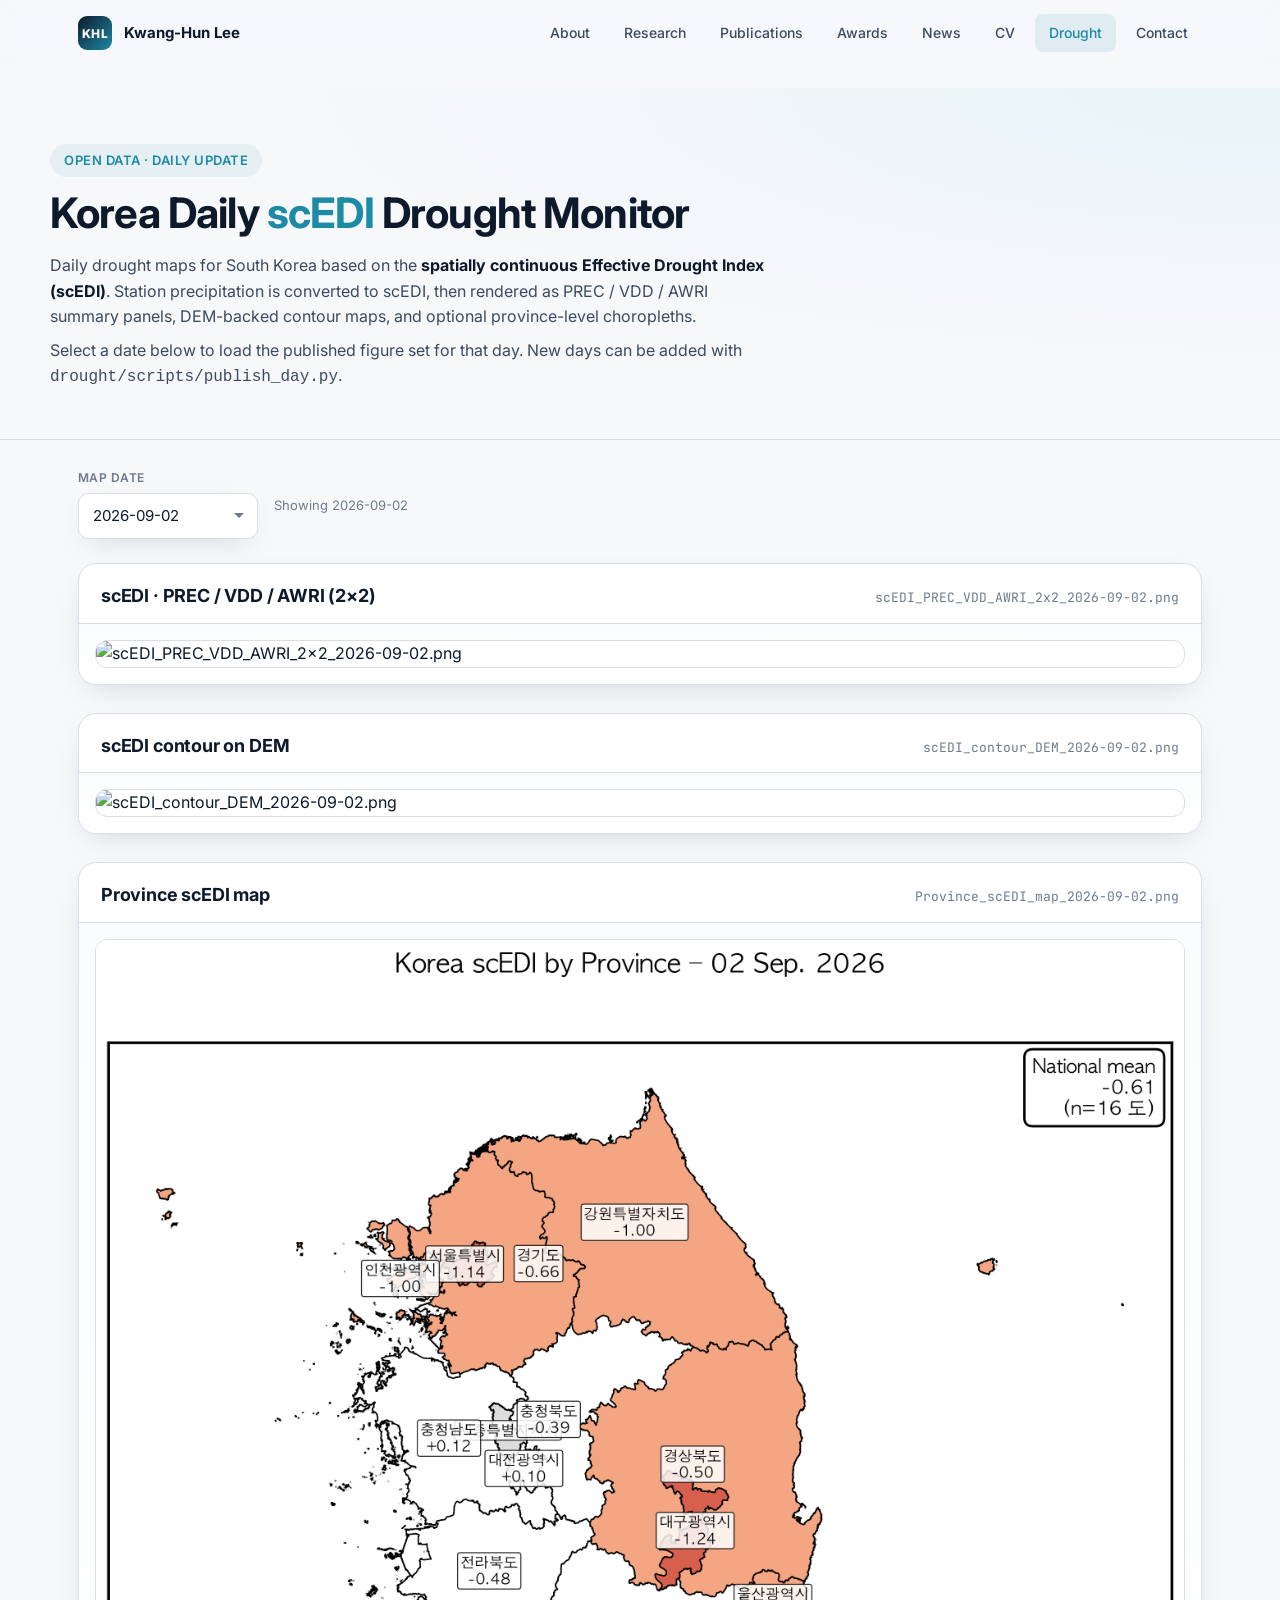
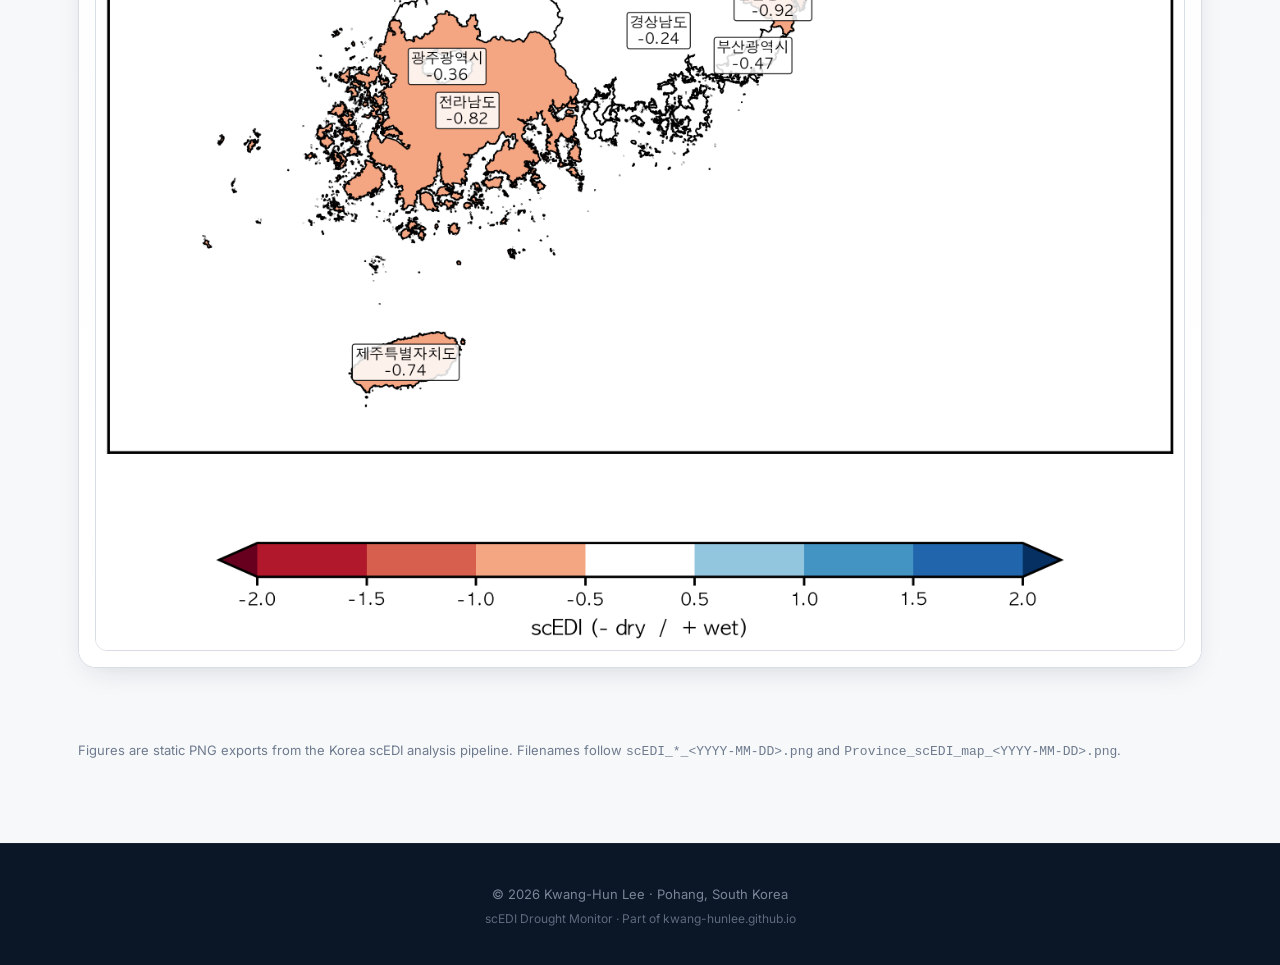
==== drought/index.html @ ef3f5798 "Add English scEDI drought monitor page for GitHub Pages Seed 2026-09-02 figure set, date-driven gall" ====
<!DOCTYPE html>
<html lang="en">
<head>
<meta charset="UTF-8" />
<meta name="viewport" content="width=device-width, initial-scale=1.0" />
<title>Korea Daily scEDI Drought Monitor · Kwang-Hun Lee</title>
<meta name="description" content="Daily South Korea scEDI drought maps — PREC/VDD/AWRI panels, DEM contours, and province-level summaries." />
<link rel="preconnect" href="https://fonts.googleapis.com" />
<link rel="preconnect" href="https://fonts.gstatic.com" crossorigin />
<link href="https://fonts.googleapis.com/css2?family=Inter:wght@300;400;500;600;700;800&family=JetBrains+Mono:wght@400;600&display=swap" rel="stylesheet" />
<link rel="stylesheet" href="../style.css" />
<link rel="stylesheet" href="drought.css" />
</head>
<body>

<header class="nav" id="nav">
  <div class="nav-inner">
    <a href="../" class="brand">
      <span class="brand-mark">KHL</span>
      <span class="brand-name">Kwang-Hun Lee</span>
    </a>
    <nav class="nav-links">
      <a href="../#about">About</a>
      <a href="../#research">Research</a>
      <a href="../#publications">Publications</a>
      <a href="../#honors">Awards</a>
      <a href="../#news">News</a>
      <a href="../#cv">CV</a>
      <a href="./" class="active">Drought</a>
      <a href="../#contact">Contact</a>
    </nav>
    <button class="nav-toggle" aria-label="Open menu" id="navToggle">
      <span></span><span></span><span></span>
    </button>
  </div>
</header>

<main class="drought-page">
  <section class="drought-hero">
    <div class="drought-hero-inner">
      <p class="eyebrow">Open data · Daily update</p>
      <h1>Korea Daily <span class="accent">scEDI</span> Drought Monitor</h1>
      <p class="drought-blurb">
        Daily drought maps for South Korea based on the
        <strong>spatially continuous Effective Drought Index (scEDI)</strong>.
        Station precipitation is converted to scEDI, then rendered as
        PREC / VDD / AWRI summary panels, DEM-backed contour maps, and
        optional province-level choropleths.
      </p>
      <p class="drought-blurb">
        Select a date below to load the published figure set for that day.
        New days can be added with <code>drought/scripts/publish_day.py</code>.
      </p>
    </div>
  </section>

  <div class="drought-controls">
    <div class="control-field">
      <label for="dateSelect">Map date</label>
      <select id="dateSelect" aria-label="Select drought map date"></select>
    </div>
    <p class="status-pill" id="status" aria-live="polite">Loading…</p>
  </div>

  <div class="drought-galleries">
    <article class="gallery-card" id="card-2x2">
      <div class="gallery-head">
        <h2>scEDI · PREC / VDD / AWRI (2×2)</h2>
        <span class="meta" id="meta-2x2">—</span>
      </div>
      <div class="gallery-body">
        <img id="img-2x2" alt="scEDI PREC VDD AWRI 2x2 panel" />
      </div>
    </article>

    <article class="gallery-card" id="card-contour">
      <div class="gallery-head">
        <h2>scEDI contour on DEM</h2>
        <span class="meta" id="meta-contour">—</span>
      </div>
      <div class="gallery-body">
        <img id="img-contour" alt="scEDI contour map on DEM" />
      </div>
    </article>

    <article class="gallery-card" id="card-province">
      <div class="gallery-head">
        <h2>Province scEDI map</h2>
        <span class="meta" id="meta-province">—</span>
      </div>
      <div class="gallery-body">
        <img id="img-province" alt="Province-level scEDI map" />
      </div>
    </article>
  </div>

  <p class="drought-footnote">
    Figures are static PNG exports from the Korea scEDI analysis pipeline.
    Filenames follow <code>scEDI_*_&lt;YYYY-MM-DD&gt;.png</code> and
    <code>Province_scEDI_map_&lt;YYYY-MM-DD&gt;.png</code>.
  </p>
</main>

<footer class="footer">
  <div>
    <p>© <span id="year"></span> Kwang-Hun Lee · Pohang, South Korea</p>
    <p class="footer-sub">scEDI Drought Monitor · Part of kwang-hunlee.github.io</p>
  </div>
</footer>

<script src="../script.js"></script>
<script src="drought.js"></script>
</body>
</html>
---- style.css ----
/* =============================================================
   Kwang-Hun Lee — personal website
   Palette: deep ocean + soft sand + accent teal
============================================================= */
:root{
  --bg:          #f7f8fa;
  --bg-soft:     #eef2f6;
  --ink:         #0e1a2b;
  --ink-soft:    #3b4a60;
  --muted:       #6e7b8e;
  --line:        #d9dee6;
  --card:        #ffffff;
  --dark:        #0b1626;
  --dark-2:      #122036;
  --accent:      #1d8aa6;        /* teal */
  --accent-2:    #2dd4bf;        /* mint */
  --warn:        #f5a623;
  --max:         1180px;
  --radius:      18px;
  --radius-sm:   10px;
  --shadow:      0 10px 30px -12px rgba(14,26,43,.18);
  --shadow-lg:   0 24px 60px -20px rgba(14,26,43,.28);
  --t:           cubic-bezier(.2,.7,.2,1);
}

*{ box-sizing:border-box; }
html{ scroll-behavior:smooth; }
body{
  margin:0;
  font-family:'Inter', -apple-system, BlinkMacSystemFont, 'Segoe UI', sans-serif;
  background:var(--bg);
  color:var(--ink);
  line-height:1.6;
  -webkit-font-smoothing:antialiased;
}
a{ color:inherit; text-decoration:none; }
img{ max-width:100%; display:block; }
button{ font-family:inherit; cursor:pointer; }

/* =============================================================
   NAVIGATION
============================================================= */
.nav{
  position:fixed; top:0; left:0; right:0; z-index:100;
  backdrop-filter:saturate(180%) blur(14px);
  -webkit-backdrop-filter:saturate(180%) blur(14px);
  background:rgba(247,248,250,.78);
  border-bottom:1px solid transparent;
  transition:border-color .3s var(--t), background .3s var(--t);
}
.nav.scrolled{
  border-color:var(--line);
  background:rgba(247,248,250,.92);
}
.nav-inner{
  max-width:var(--max); margin:0 auto;
  padding:14px 28px;
  display:flex; align-items:center; justify-content:space-between;
}
.brand{
  display:flex; align-items:center; gap:12px;
  font-weight:700;
}
.brand-mark{
  width:34px; height:34px; display:grid; place-items:center;
  border-radius:9px;
  background:linear-gradient(135deg, var(--ink), var(--accent));
  color:#fff; font-size:12px; font-weight:800; letter-spacing:.5px;
}
.brand-name{ font-size:15px; }
.nav-links{ display:flex; gap:6px; }
.nav-links a{
  padding:8px 14px; border-radius:8px;
  font-size:14px; font-weight:500; color:var(--ink-soft);
  transition:background .2s var(--t), color .2s var(--t);
}
.nav-links a:hover{ background:var(--bg-soft); color:var(--ink); }
.nav-toggle{
  display:none; background:none; border:none;
  width:40px; height:40px; padding:0;
  flex-direction:column; gap:5px; justify-content:center; align-items:center;
}
.nav-toggle span{
  display:block; width:22px; height:2px; background:var(--ink);
  transition:transform .25s var(--t), opacity .2s var(--t);
}
.nav-toggle.open span:nth-child(1){ transform:translateY(7px) rotate(45deg); }
.nav-toggle.open span:nth-child(2){ opacity:0; }
.nav-toggle.open span:nth-child(3){ transform:translateY(-7px) rotate(-45deg); }

@media (max-width:860px){
  .nav-toggle{ display:flex; }
  .nav-links{
    position:absolute; top:100%; right:18px;
    flex-direction:column; gap:2px;
    background:#fff; border:1px solid var(--line);
    border-radius:14px; padding:10px;
    box-shadow:var(--shadow);
    transform:translateY(-8px); opacity:0; pointer-events:none;
    transition:transform .25s var(--t), opacity .2s var(--t);
    min-width:180px;
  }
  .nav-links.open{ transform:translateY(0); opacity:1; pointer-events:auto; }
  .nav-links a{ padding:10px 14px; }
}

/* =============================================================
   HERO
============================================================= */
.hero{
  position:relative; overflow:hidden;
  min-height:100vh;
  display:flex; align-items:center;
  padding:140px 28px 100px;
  background:radial-gradient(ellipse at top right, #e8f4f8 0%, var(--bg) 55%);
}
.hero-bg{ position:absolute; inset:0; pointer-events:none; }
.grid-overlay{
  position:absolute; inset:0;
  background-image:
    linear-gradient(rgba(29,138,166,.07) 1px, transparent 1px),
    linear-gradient(90deg, rgba(29,138,166,.07) 1px, transparent 1px);
  background-size:48px 48px;
  mask-image:radial-gradient(ellipse 80% 70% at 60% 30%, #000 30%, transparent 80%);
  -webkit-mask-image:radial-gradient(ellipse 80% 70% at 60% 30%, #000 30%, transparent 80%);
}
.orbit{
  position:absolute; border-radius:50%;
  border:1px dashed rgba(29,138,166,.25);
}
.orbit-1{ width:520px; height:520px; top:-180px; right:-160px; }
.orbit-2{ width:780px; height:780px; top:-300px; right:-300px; opacity:.6; }
.orbit-3{ width:1100px; height:1100px; top:-500px; right:-500px; opacity:.3; }

.hero-inner{
  position:relative; z-index:1;
  max-width:var(--max); margin:0 auto;
  display:grid; grid-template-columns:1.3fr .9fr; gap:80px; align-items:center;
}
.eyebrow{
  display:inline-block;
  font-size:12px; font-weight:600; letter-spacing:1.5px; text-transform:uppercase;
  color:var(--accent);
  padding:6px 14px;
  background:rgba(29,138,166,.08);
  border-radius:999px;
  margin:0 0 22px;
}
.hero-title{
  font-size:clamp(36px, 5.5vw, 64px);
  line-height:1.08;
  font-weight:800;
  letter-spacing:-.02em;
  margin:0 0 24px;
}
.hero-title span{ display:block; }
.hero-title .accent{
  background:linear-gradient(120deg, var(--accent), #0e1a2b 80%);
  -webkit-background-clip:text; background-clip:text; color:transparent;
}
.hero-sub{
  font-size:18px; max-width:620px;
  color:var(--ink-soft);
  margin:0 0 30px;
}
.hero-sub strong{ color:var(--ink); font-weight:600; }
.hero-tags{
  display:flex; flex-wrap:wrap; gap:8px;
  margin:0 0 36px;
}
.hero-tags span{
  font-size:13px; font-weight:500;
  padding:6px 14px;
  background:#fff; border:1px solid var(--line);
  border-radius:999px; color:var(--ink-soft);
}
.hero-cta{ display:flex; gap:14px; flex-wrap:wrap; }
.btn{
  display:inline-flex; align-items:center; gap:8px;
  padding:14px 26px;
  border-radius:12px;
  font-size:15px; font-weight:600;
  border:1px solid transparent;
  transition:transform .15s var(--t), background .2s var(--t), border-color .2s var(--t), box-shadow .2s var(--t);
}
.btn-primary{ background:var(--ink); color:#fff; }
.btn-primary:hover{ background:var(--accent); transform:translateY(-1px); box-shadow:var(--shadow); }
.btn-ghost{ background:transparent; border-color:var(--line); color:var(--ink); }
.btn-ghost:hover{ border-color:var(--ink); transform:translateY(-1px); }

.hero-portrait{ display:flex; justify-content:center; }
.portrait-frame{
  position:relative;
  width:min(360px, 80%);
  aspect-ratio: 4 / 5;
  border-radius:28px;
  overflow:hidden;
  box-shadow:var(--shadow-lg);
  background:linear-gradient(135deg, #fff, #e8f4f8);
}
.portrait-frame::before{
  content:""; position:absolute; inset:-4px;
  background:linear-gradient(135deg, var(--accent), var(--accent-2), var(--ink));
  z-index:-1; border-radius:32px;
  filter:blur(28px); opacity:.45;
}
.portrait-frame img{ width:100%; height:100%; object-fit:cover; }
.portrait-badge{
  position:absolute; left:14px; bottom:14px;
  background:rgba(11,22,38,.85);
  color:#fff;
  padding:8px 14px;
  border-radius:999px;
  font-size:12px; font-weight:600;
  display:inline-flex; align-items:center; gap:8px;
  backdrop-filter:blur(8px);
}
.portrait-badge .dot{
  width:8px; height:8px; border-radius:50%;
  background:var(--accent-2);
  box-shadow:0 0 0 4px rgba(45,212,191,.25);
  animation:pulse 2.2s infinite;
}
@keyframes pulse{
  0%,100%{ box-shadow:0 0 0 0 rgba(45,212,191,.55); }
  70%   { box-shadow:0 0 0 10px rgba(45,212,191,0); }
}

.hero-scroll{
  position:absolute; left:50%; bottom:28px; transform:translateX(-50%);
  width:42px; height:42px; border-radius:50%;
  display:grid; place-items:center;
  background:#fff; border:1px solid var(--line); box-shadow:var(--shadow);
  color:var(--accent); font-size:18px;
  animation:bounce 2s infinite;
}
@keyframes bounce{
  0%,100%{ transform:translate(-50%,0); }
  50%   { transform:translate(-50%,8px); }
}

@media (max-width:900px){
  .hero{ padding:120px 24px 80px; }
  .hero-inner{ grid-template-columns:1fr; gap:50px; }
  .hero-portrait{ order:-1; }
  .portrait-frame{ width:min(260px, 70%); }
}

/* =============================================================
   SECTIONS (generic)
============================================================= */
.section{
  max-width:var(--max); margin:0 auto;
  padding:110px 28px;
}
.section-dark, .section-soft{ max-width:none; }
.section-dark{
  background:var(--dark);
  color:#dbe2ec;
}
.section-dark .section-num{ color:var(--accent-2); }
.section-dark h2{ color:#fff; }
.section-soft{ background:var(--bg-soft); }

.section-head{
  max-width:var(--max); margin:0 auto 60px;
  padding:0 28px;
}
.section .section-head{ padding:0; max-width:none; margin:0 0 60px; }
.section-dark .section-head, .section-soft .section-head{
  padding:0 28px;
}
.section-num{
  display:inline-block;
  font-family:'JetBrains Mono', ui-monospace, monospace;
  font-size:12px; font-weight:600;
  color:var(--accent);
  letter-spacing:1px;
  margin-bottom:10px;
}
.section h2{
  font-size:clamp(30px, 4vw, 44px);
  font-weight:800;
  letter-spacing:-.02em;
  margin:0;
}
.section-tag{
  margin:14px 0 0;
  color:var(--muted);
  font-size:17px;
}
.section-dark .section-tag{ color:#a4b1c4; }

/* Wrappers for dark/soft sections so content respects max width */
.section-dark > *:not(.section-head),
.section-soft > *:not(.section-head){
  max-width:var(--max); margin-left:auto; margin-right:auto;
  padding-left:28px; padding-right:28px;
}

/* =============================================================
   ABOUT
============================================================= */
.about-grid{
  display:grid; grid-template-columns:1.5fr 1fr; gap:60px; align-items:start;
}
.about-text .lead{
  font-size:20px; line-height:1.55;
  color:var(--ink); margin:0 0 22px;
}
.about-text p{ color:var(--ink-soft); font-size:16px; }
.about-text strong{ color:var(--ink); }

.about-card{
  background:var(--card);
  border:1px solid var(--line);
  border-radius:var(--radius);
  padding:32px;
  box-shadow:var(--shadow);
  position:sticky; top:90px;
}
.about-card h3{
  font-size:13px; font-weight:600; text-transform:uppercase;
  letter-spacing:1.5px; color:var(--accent);
  margin:0 0 18px;
}
.about-card dl{ margin:0; }
.about-card dt{
  font-size:12px; font-weight:600;
  text-transform:uppercase; letter-spacing:.5px;
  color:var(--muted);
  margin-top:14px;
}
.about-card dt:first-child{ margin-top:0; }
.about-card dd{
  margin:4px 0 0; font-size:15px; color:var(--ink); line-height:1.55;
}
.about-card dd em{ color:var(--muted); font-size:13.5px; }
.dd-sub{ color:var(--muted); font-size:13.5px; }

@media (max-width:880px){
  .about-grid{ grid-template-columns:1fr; gap:40px; }
  .about-card{ position:static; }
}

/* =============================================================
   RESEARCH — chapter-row layout
============================================================= */
.research-spine{
  max-width:760px; margin:0 auto 70px;
  text-align:center;
  font-size:18px; line-height:1.75;
  color:#a4b1c4;
}
.research-spine em{ color:#fff; font-style:italic; font-weight:500; }

.chapter-row{
  display:grid; grid-template-columns:1.1fr 1fr;
  gap:56px; align-items:center;
  margin-bottom:90px;
}
.chapter-row.reverse{ grid-template-columns:1fr 1.1fr; }
.chapter-row.reverse .chapter-media{ order:2; }

.chapter-media{
  background:#fff;
  border-radius:var(--radius);
  padding:22px 22px 18px;
  box-shadow:var(--shadow-lg);
  position:relative;
}
.chapter-media img{
  width:100%; max-height:380px; object-fit:contain;
  border-radius:var(--radius-sm);
  background:#fff;
}
.chapter-caption{
  margin:14px 4px 0;
  font-size:13px; line-height:1.55;
  color:var(--ink-soft);
  font-style:italic;
}

.chapter-body{ }
.chapter-tag{
  display:inline-block;
  font-family:'JetBrains Mono', ui-monospace, monospace;
  font-size:11px; font-weight:700;
  letter-spacing:1.2px; text-transform:uppercase;
  padding:6px 14px;
  border-radius:999px;
  margin-bottom:18px;
  border:1px solid currentColor;
}
.chapter-tag-1{ color:#f6c453; }
.chapter-tag-2{ color:#fb7185; }
.chapter-tag-3{ color:var(--accent-2); }
.chapter-tag-4{ color:#a78bfa; }

.chapter-body h3{
  font-size:28px; line-height:1.2;
  color:#fff;
  margin:0 0 18px;
  letter-spacing:-.015em;
  font-weight:700;
}
.chapter-body p{
  color:#cbd5e1; font-size:16px; line-height:1.7;
  margin:0 0 18px;
}
.chapter-body strong{ color:#fff; font-weight:600; }
.chapter-body em{ color:var(--accent-2); font-style:italic; }

.chapter-cite{
  font-size:13px;
  color:#7a8699 !important;
  border-top:1px solid rgba(255,255,255,.08);
  padding-top:14px; margin-top:18px !important;
}
.chapter-cite em{ color:#a4b1c4; }

.tag-list{
  list-style:none; padding:0; margin:0 0 18px;
  display:flex; flex-wrap:wrap; gap:6px;
}
.tag-list li{
  font-size:11px; font-weight:600;
  padding:5px 11px;
  background:rgba(45,212,191,.08);
  color:var(--accent-2);
  border-radius:999px;
  border:1px solid rgba(45,212,191,.18);
}

.side-thread{
  display:flex; gap:20px; align-items:flex-start;
  background:linear-gradient(135deg, rgba(45,212,191,.06), rgba(255,255,255,.02));
  border:1px dashed rgba(45,212,191,.3);
  border-radius:var(--radius);
  padding:26px 28px;
  margin-top:30px;
}
.side-thread-mark{
  flex-shrink:0;
  width:36px; height:36px; border-radius:50%;
  display:grid; place-items:center;
  background:rgba(45,212,191,.15);
  color:var(--accent-2);
  font-size:22px; font-weight:300;
  border:1px solid rgba(45,212,191,.3);
}
.side-thread h4{
  margin:0 0 8px;
  font-size:16px; color:#fff; font-weight:600;
}
.side-thread p{
  margin:0; font-size:14px; line-height:1.65;
  color:#a4b1c4;
}
.side-thread em{ color:#dbe2ec; font-style:italic; }

@media (max-width:880px){
  .chapter-row, .chapter-row.reverse{
    grid-template-columns:1fr; gap:28px;
    margin-bottom:60px;
  }
  .chapter-row.reverse .chapter-media{ order:0; }
  .chapter-body h3{ font-size:24px; }
  .chapter-media img{ max-height:280px; }
  .side-thread{ flex-direction:column; padding:22px; }
}

/* =============================================================
   PUBLICATIONS
============================================================= */
.pub-tabs{
  display:flex; gap:8px;
  margin-bottom:30px;
  flex-wrap:wrap;
}
.pub-tab{
  background:transparent;
  border:1px solid var(--line);
  color:var(--ink-soft);
  padding:10px 20px;
  border-radius:999px;
  font-size:14px; font-weight:500;
  transition:all .2s var(--t);
}
.pub-tab:hover{ border-color:var(--ink); color:var(--ink); }
.pub-tab.active{
  background:var(--ink); color:#fff; border-color:var(--ink);
}
.pub-list{
  list-style:none; padding:0; margin:0;
  display:flex; flex-direction:column; gap:18px;
}
.pub-list.hidden{ display:none; }
.pub-list li{
  display:grid; grid-template-columns:80px 1fr; gap:24px;
  padding:24px 26px;
  background:var(--card);
  border:1px solid var(--line);
  border-radius:var(--radius);
  transition:border-color .2s var(--t), transform .2s var(--t);
}
.pub-list li:hover{
  border-color:var(--accent);
  transform:translateX(4px);
}
.pub-year{
  font-family:'JetBrains Mono', ui-monospace, monospace;
  font-size:13px; font-weight:600;
  color:var(--accent);
  padding-top:2px;
}
.pub-title{
  margin:0 0 6px;
  font-size:16px; line-height:1.55;
  color:var(--ink);
}
.pub-venue{
  margin:0;
  font-size:14px; color:var(--muted);
}
.pub-link{
  display:inline-block; margin-top:10px;
  font-size:13px; font-weight:600;
  color:var(--accent);
  border-bottom:1px solid transparent;
  transition:border-color .2s var(--t);
}
.pub-link:hover{ border-bottom-color:var(--accent); }

@media (max-width:680px){
  .pub-list li{ grid-template-columns:1fr; gap:8px; padding:22px; }
}

/* =============================================================
   HONORS & AWARDS
============================================================= */
.awards-list{
  list-style:none; padding:0; margin:0;
  display:grid; gap:18px;
}
.awards-list li{
  display:grid; grid-template-columns:90px 1fr; gap:24px;
  padding:22px 26px;
  background:var(--card);
  border:1px solid var(--line);
  border-left:4px solid var(--accent);
  border-radius:var(--radius-sm);
  box-shadow:var(--shadow);
  align-items:start;
}
.award-year{
  font-family:'JetBrains Mono', ui-monospace, monospace;
  font-size:22px; font-weight:700; color:var(--accent);
  letter-spacing:.5px;
}
.award-body{ min-width:0; }
.award-title{
  margin:0 0 4px; font-size:16px; font-weight:600; color:var(--ink);
  line-height:1.45;
}
.award-meta{
  margin:0; font-size:14px; color:var(--ink-soft);
}
@media (max-width:640px){
  .awards-list li{ grid-template-columns:1fr; gap:6px; padding:18px 20px; }
  .award-year{ font-size:18px; }
}

/* =============================================================
   NEWS
============================================================= */
.news-list{
  list-style:none; padding:0; margin:0;
  border-left:2px solid var(--line);
}
.news-list li{
  position:relative;
  padding:14px 0 14px 32px;
  display:grid; grid-template-columns:80px 1fr; gap:18px; align-items:start;
}
.news-list li::before{
  content:""; position:absolute; left:-7px; top:22px;
  width:12px; height:12px; border-radius:50%;
  background:var(--accent); border:3px solid var(--bg-soft);
}
.news-date{
  font-family:'JetBrains Mono', ui-monospace, monospace;
  font-size:13px; font-weight:600; color:var(--accent);
}
.news-list p{ margin:0; font-size:15px; color:var(--ink); line-height:1.55; }
.news-list strong{ color:var(--ink); }
@media (max-width:680px){
  .news-list li{ grid-template-columns:1fr; gap:4px; }
}

/* =============================================================
   CV
============================================================= */
.cv-card{
  display:flex; align-items:center; justify-content:space-between;
  gap:30px; padding:34px;
  background:linear-gradient(135deg, #fff, #f0f5f8);
  border:1px solid var(--line);
  border-radius:var(--radius);
  box-shadow:var(--shadow);
}
.cv-card h3{ margin:0 0 6px; font-size:22px; }
.cv-card p{ margin:0; color:var(--ink-soft); }
@media (max-width:680px){
  .cv-card{ flex-direction:column; align-items:flex-start; }
}

/* =============================================================
   CONTACT
============================================================= */
.profile-links{
  display:grid; grid-template-columns:repeat(auto-fit, minmax(240px, 1fr));
  gap:14px; margin-bottom:34px;
}
.profile-link{
  display:flex; align-items:center; gap:16px;
  padding:18px 20px;
  background:rgba(255,255,255,.04);
  border:1px solid rgba(255,255,255,.08);
  border-radius:14px;
  transition:transform .2s var(--t), background .2s var(--t), border-color .2s var(--t);
}
.profile-link:hover{
  transform:translateY(-3px);
  background:rgba(255,255,255,.07);
  border-color:rgba(45,212,191,.4);
}
.profile-icon{
  flex-shrink:0;
  width:42px; height:42px;
  border-radius:11px;
  display:grid; place-items:center;
  color:#fff;
}
.profile-icon svg{ width:22px; height:22px; display:block; }
.profile-icon-email   { background:linear-gradient(135deg, var(--accent), var(--accent-2)); }
.profile-icon-scholar { background:linear-gradient(135deg, #4285F4, #34A853); }
.profile-icon-orcid   { background:transparent; padding:0; }
.profile-icon-orcid svg{ width:42px; height:42px; }
.profile-icon-github  { background:#181a20; border:1px solid rgba(255,255,255,.1); }
.profile-text{
  display:flex; flex-direction:column; gap:2px;
  min-width:0;
}
.profile-label{
  font-size:11px; font-weight:700; letter-spacing:1.2px; text-transform:uppercase;
  color:var(--accent-2);
}
.profile-value{
  font-size:14px; color:#fff; font-weight:500;
  white-space:nowrap; overflow:hidden; text-overflow:ellipsis;
}

.contact-grid{
  display:grid; grid-template-columns:repeat(auto-fit, minmax(240px, 1fr));
  gap:18px;
}
.contact-card{
  display:flex; flex-direction:column; gap:8px;
  padding:24px 26px;
  background:rgba(255,255,255,.05);
  border:1px solid rgba(255,255,255,.08);
  border-radius:var(--radius);
  transition:transform .2s var(--t), background .2s var(--t), border-color .2s var(--t);
}
a.contact-card:hover{
  background:rgba(45,212,191,.08);
  border-color:rgba(45,212,191,.4);
  transform:translateY(-3px);
}
.contact-label{
  font-size:11px; font-weight:700; text-transform:uppercase;
  letter-spacing:1.5px; color:var(--accent-2);
}
.contact-value{
  font-size:16px; color:#fff; font-weight:500; line-height:1.5;
}

/* =============================================================
   FOOTER
============================================================= */
.footer{
  background:var(--dark);
  color:#7a8699;
  padding:36px 28px;
  text-align:center;
  font-size:13px;
  border-top:1px solid rgba(255,255,255,.05);
}
.footer p{ margin:4px 0; }
.footer-sub{ color:#5d6b80; font-size:12px; }
---- drought/drought.css ----
/* Drought monitor — gallery extras only; inherit palette from ../style.css */

.nav-links a.active{
  color:var(--accent);
  background:rgba(29,138,166,.10);
}

.drought-page{
  padding-top:88px;
}

.drought-hero{
  padding:56px 28px 40px;
  background:radial-gradient(ellipse at top right, #e8f4f8 0%, var(--bg) 55%);
  border-bottom:1px solid var(--line);
}
.drought-hero-inner{
  max-width:var(--max);
  margin:0 auto;
}
.drought-hero .eyebrow{
  display:inline-block;
  font-size:13px; font-weight:600; letter-spacing:.04em;
  text-transform:uppercase; color:var(--accent);
  margin:0 0 12px;
}
.drought-hero h1{
  margin:0 0 16px;
  font-size:clamp(28px, 4vw, 42px);
  line-height:1.15;
  letter-spacing:-.02em;
}
.drought-hero h1 .accent{ color:var(--accent); }
.drought-blurb{
  max-width:720px;
  color:var(--ink-soft);
  font-size:16px;
  margin:0 0 8px;
}
.drought-blurb strong{ color:var(--ink); }

.drought-controls{
  max-width:var(--max);
  margin:0 auto;
  padding:28px 28px 8px;
  display:flex;
  flex-wrap:wrap;
  gap:16px;
  align-items:flex-end;
}
.control-field{ display:flex; flex-direction:column; gap:6px; }
.control-field label{
  font-size:12px; font-weight:600; letter-spacing:.04em;
  text-transform:uppercase; color:var(--muted);
}
.control-field select{
  appearance:none;
  min-width:180px;
  padding:10px 36px 10px 14px;
  border:1px solid var(--line);
  border-radius:var(--radius-sm);
  background:var(--card) url("data:image/svg+xml,%3Csvg xmlns='http://www.w3.org/2000/svg' width='12' height='8' viewBox='0 0 12 8'%3E%3Cpath fill='%236e7b8e' d='M1 1l5 5 5-5'/%3E%3C/svg%3E") no-repeat right 12px center;
  font:inherit; font-size:15px; color:var(--ink);
  box-shadow:var(--shadow);
}
.control-field select:focus{
  outline:2px solid rgba(29,138,166,.35);
  outline-offset:2px;
}
.status-pill{
  font-size:13px; color:var(--muted);
  padding:10px 0;
}
.status-pill.error{ color:#b42318; }

.drought-galleries{
  max-width:var(--max);
  margin:0 auto;
  padding:16px 28px 72px;
  display:flex;
  flex-direction:column;
  gap:28px;
}

.gallery-card{
  background:var(--card);
  border:1px solid var(--line);
  border-radius:var(--radius);
  box-shadow:var(--shadow);
  overflow:hidden;
}
.gallery-card.hidden{ display:none; }
.gallery-head{
  display:flex; justify-content:space-between; align-items:baseline;
  gap:12px; flex-wrap:wrap;
  padding:18px 22px 12px;
  border-bottom:1px solid var(--line);
}
.gallery-head h2{
  margin:0; font-size:18px; letter-spacing:-.01em;
}
.gallery-head .meta{
  font-size:13px; color:var(--muted);
  font-family:'JetBrains Mono', ui-monospace, monospace;
}
.gallery-body{
  padding:16px;
  background:linear-gradient(180deg, #fbfcfd 0%, var(--card) 100%);
}
.gallery-body img{
  width:100%;
  height:auto;
  border-radius:12px;
  border:1px solid var(--line);
  background:#fff;
}
.gallery-empty{
  padding:40px 22px;
  text-align:center;
  color:var(--muted);
  font-size:14px;
}

.drought-footnote{
  max-width:var(--max);
  margin:0 auto;
  padding:0 28px 80px;
  color:var(--muted);
  font-size:13px;
}

@media (max-width:640px){
  .drought-hero{ padding:40px 20px 28px; }
  .drought-controls, .drought-galleries, .drought-footnote{ padding-left:20px; padding-right:20px; }
  .gallery-body{ padding:10px; }
}

.hidden{ display:none !important; }
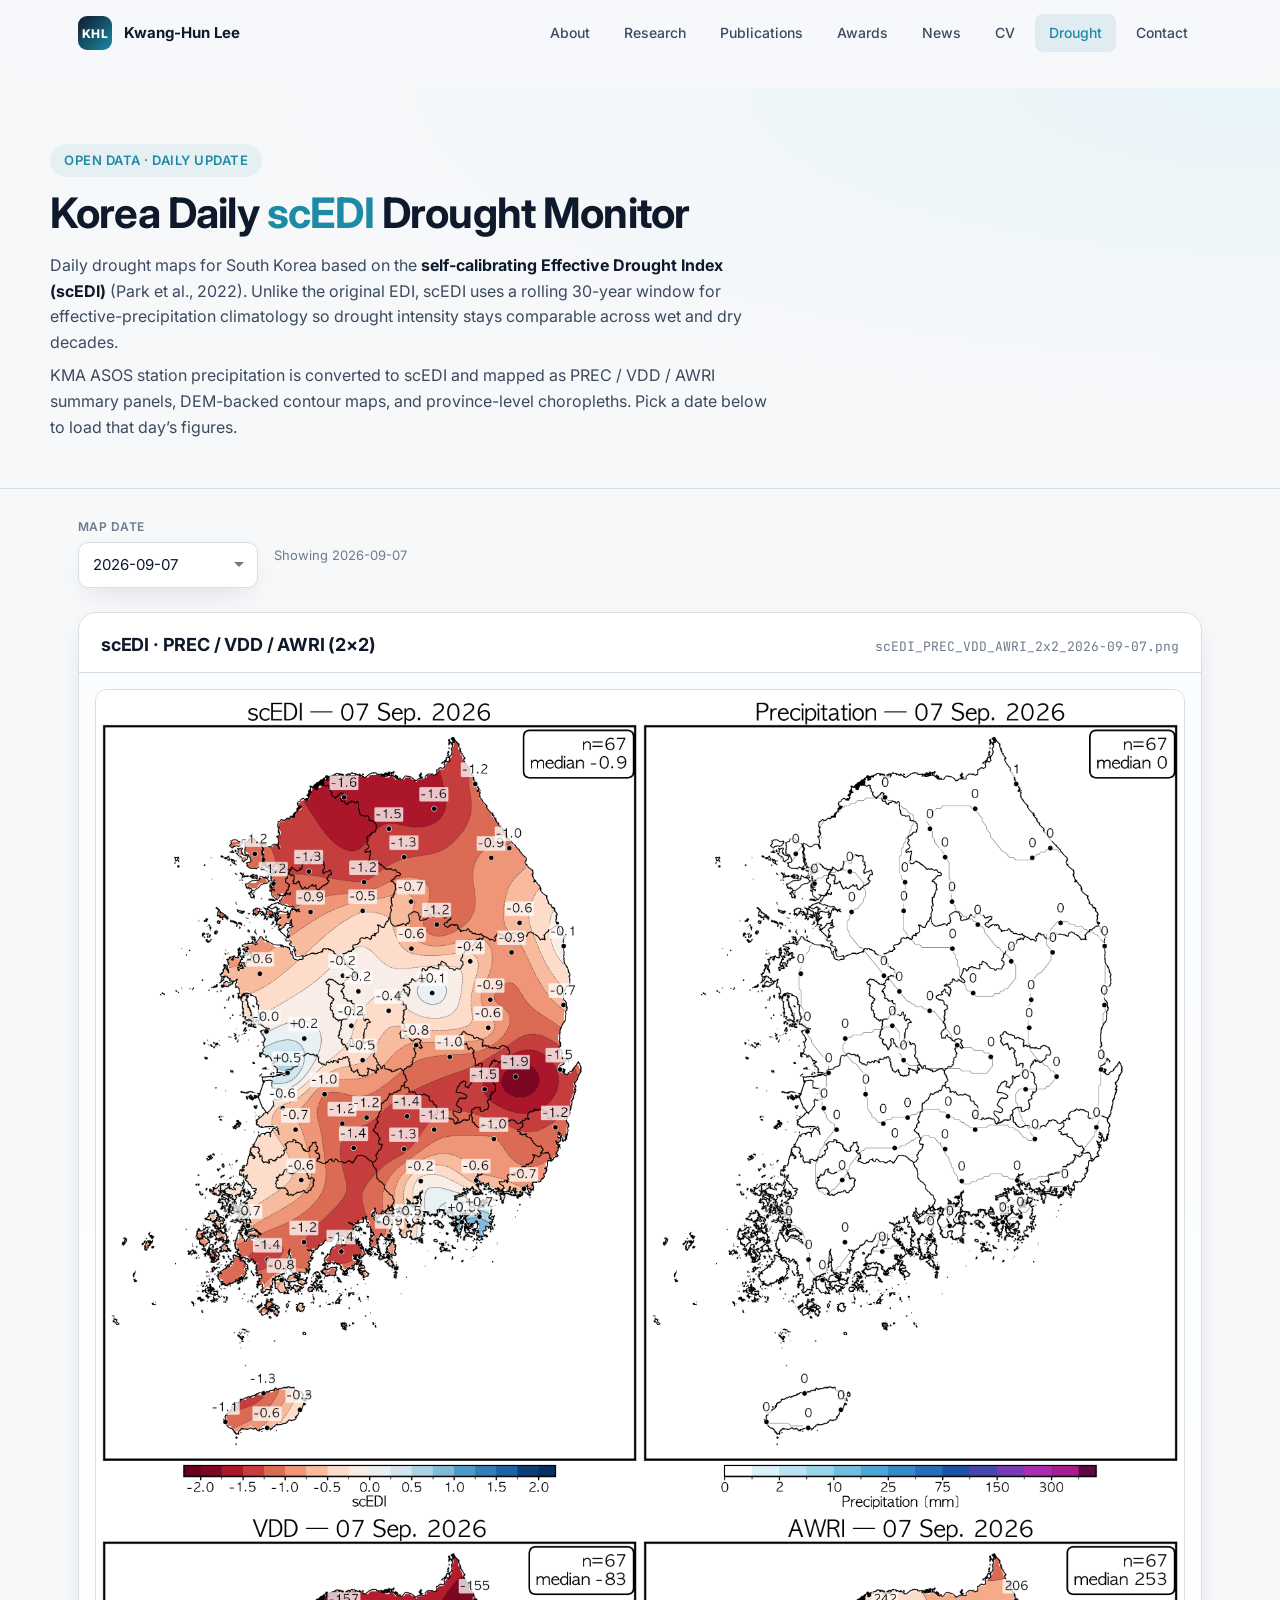
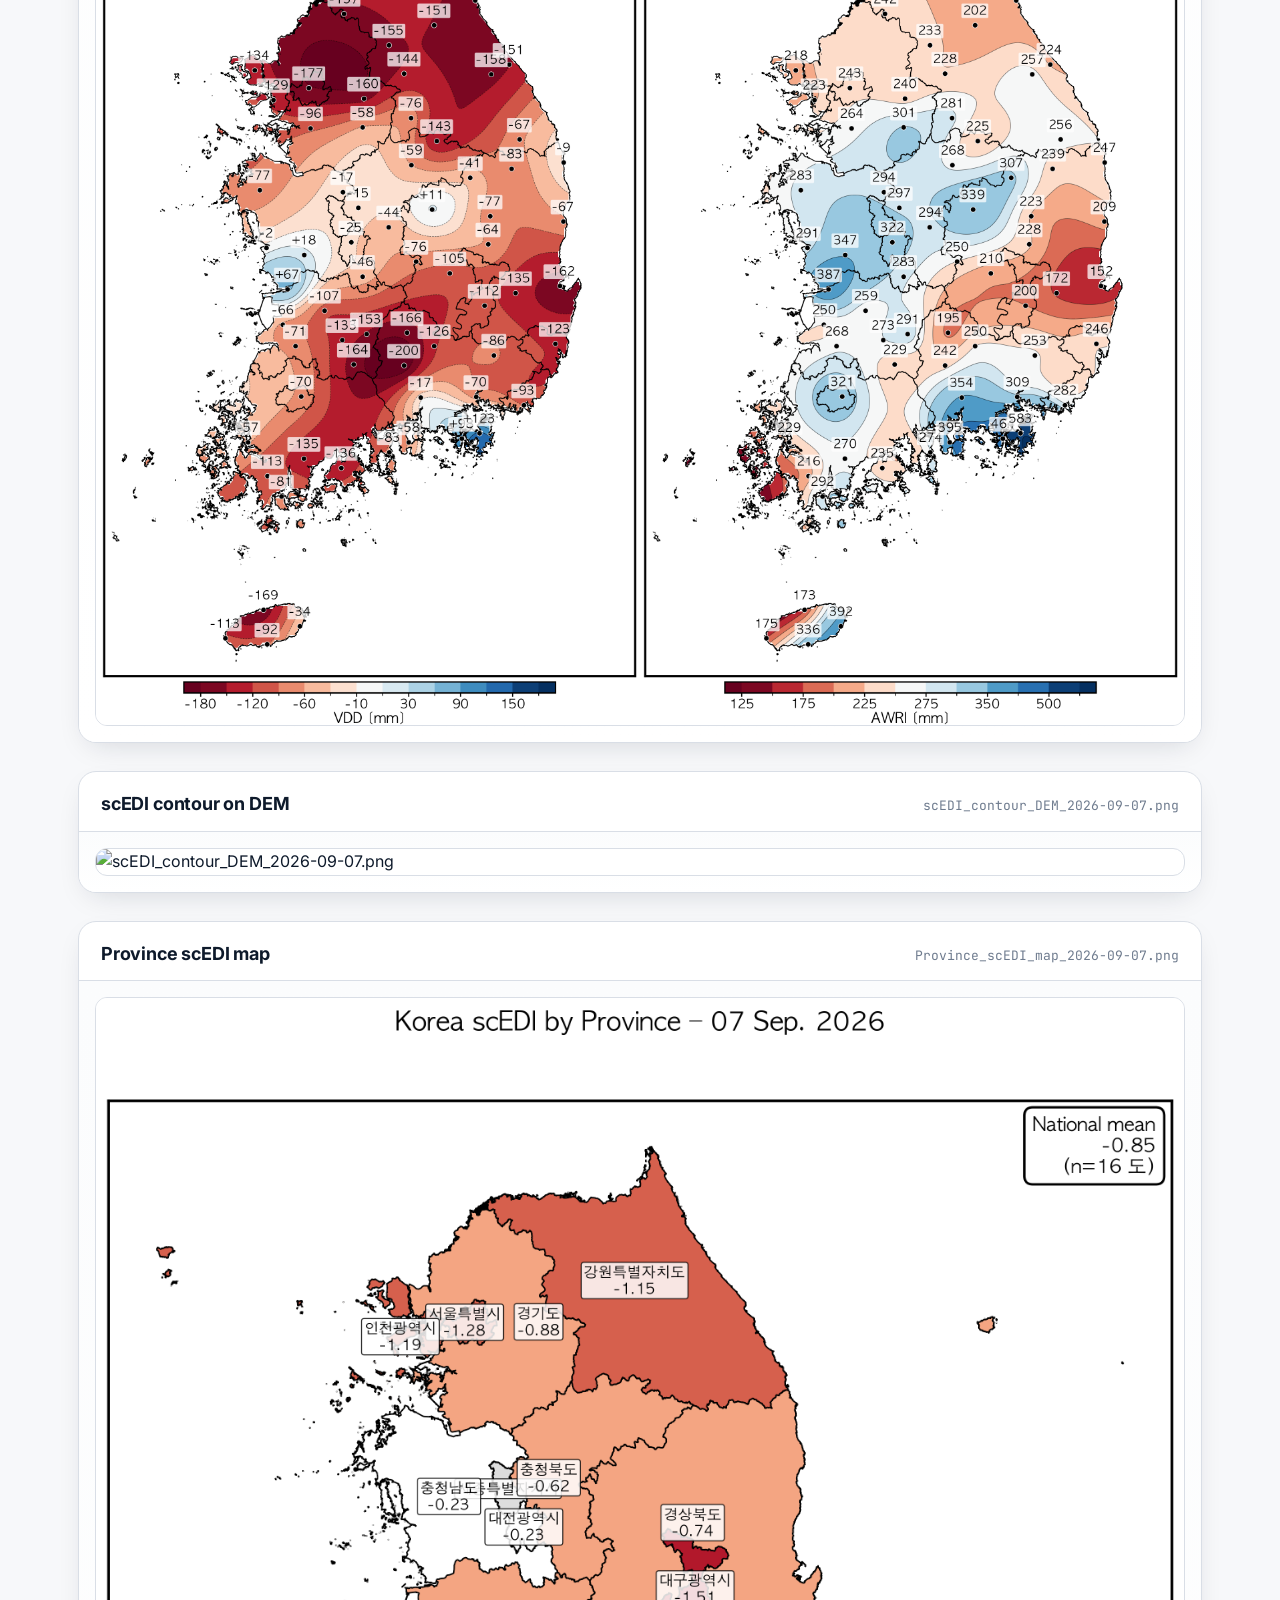
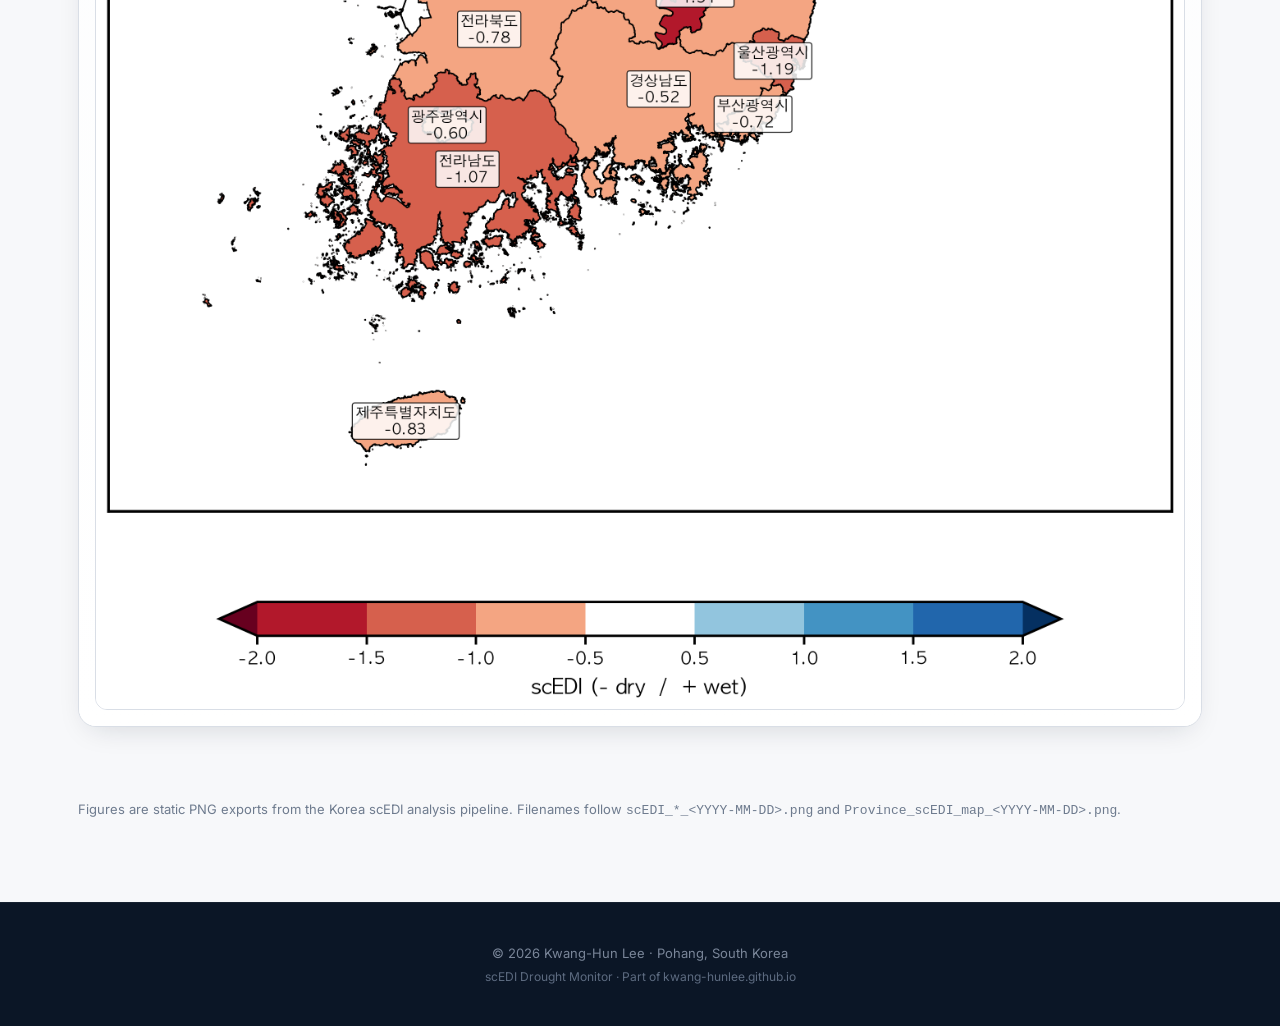
==== commit 06363813: "drought: fix scEDI expansion to self-calibrating EDI" ====
--- a/drought/index.html
+++ b/drought/index.html
@@ -4,7 +4,7 @@
 <meta charset="UTF-8" />
 <meta name="viewport" content="width=device-width, initial-scale=1.0" />
 <title>Korea Daily scEDI Drought Monitor · Kwang-Hun Lee</title>
-<meta name="description" content="Daily South Korea scEDI drought maps — PREC/VDD/AWRI panels, DEM contours, and province-level summaries." />
+<meta name="description" content="Daily South Korea drought maps from the self-calibrating Effective Drought Index (scEDI) — PREC/VDD/AWRI panels, DEM contours, and province-level summaries." />
 <link rel="preconnect" href="https://fonts.googleapis.com" />
 <link rel="preconnect" href="https://fonts.gstatic.com" crossorigin />
 <link href="https://fonts.googleapis.com/css2?family=Inter:wght@300;400;500;600;700;800&family=JetBrains+Mono:wght@400;600&display=swap" rel="stylesheet" />
@@ -42,14 +42,15 @@
       <h1>Korea Daily <span class="accent">scEDI</span> Drought Monitor</h1>
       <p class="drought-blurb">
         Daily drought maps for South Korea based on the
-        <strong>spatially continuous Effective Drought Index (scEDI)</strong>.
-        Station precipitation is converted to scEDI, then rendered as
-        PREC / VDD / AWRI summary panels, DEM-backed contour maps, and
-        optional province-level choropleths.
+        <strong>self-calibrating Effective Drought Index (scEDI)</strong>
+        (Park et al., 2022). Unlike the original EDI, scEDI uses a rolling
+        30-year window for effective-precipitation climatology so drought
+        intensity stays comparable across wet and dry decades.
       </p>
       <p class="drought-blurb">
-        Select a date below to load the published figure set for that day.
-        New days can be added with <code>drought/scripts/publish_day.py</code>.
+        KMA ASOS station precipitation is converted to scEDI and mapped as
+        PREC / VDD / AWRI summary panels, DEM-backed contour maps, and
+        province-level choropleths. Pick a date below to load that day’s figures.
       </p>
     </div>
   </section>
--- a/style.css
+++ b/style.css
@@ -699,3 +699,49 @@
 }
 .footer p{ margin:4px 0; }
 .footer-sub{ color:#5d6b80; font-size:12px; }
+
+
+/* =============================================================
+   DROUGHT MONITOR BANNER + accent button
+============================================================= */
+.btn-accent{
+  background:linear-gradient(135deg, var(--accent), #0e6f86);
+  color:#fff;
+  border:none;
+  box-shadow:0 8px 20px -10px rgba(29,138,166,.7);
+}
+.btn-accent:hover{ filter:brightness(1.06); color:#fff; }
+
+.drought-banner-wrap{ padding-top:28px; padding-bottom:8px; }
+.drought-banner{
+  max-width:var(--max); margin:0 auto;
+  display:flex; align-items:center; justify-content:space-between; gap:28px;
+  padding:28px 32px;
+  border-radius:var(--radius);
+  background:
+    radial-gradient(1200px 280px at 10% 0%, rgba(45,212,191,.18), transparent 55%),
+    linear-gradient(135deg, #0b1626 0%, #122036 55%, #0e3a4a 100%);
+  color:#e8eef6;
+  box-shadow:var(--shadow-lg);
+  border:1px solid rgba(45,212,191,.22);
+  transition:transform .25s var(--t), box-shadow .25s var(--t);
+}
+.drought-banner:hover{
+  transform:translateY(-2px);
+  box-shadow:0 28px 70px -24px rgba(14,26,43,.45);
+}
+.drought-banner-eyebrow{
+  display:inline-block;
+  font-size:12px; font-weight:700; letter-spacing:.08em; text-transform:uppercase;
+  color:var(--accent-2); margin-bottom:8px;
+}
+.drought-banner h2{
+  margin:0 0 8px; font-size:clamp(22px, 2.4vw, 28px); color:#fff; letter-spacing:-.02em;
+}
+.drought-banner p{
+  margin:0; color:#b7c3d4; font-size:15px; max-width:52ch; line-height:1.55;
+}
+.drought-banner-cta{ flex-shrink:0; }
+@media (max-width: 820px){
+  .drought-banner{ flex-direction:column; align-items:flex-start; padding:24px; }
+}
